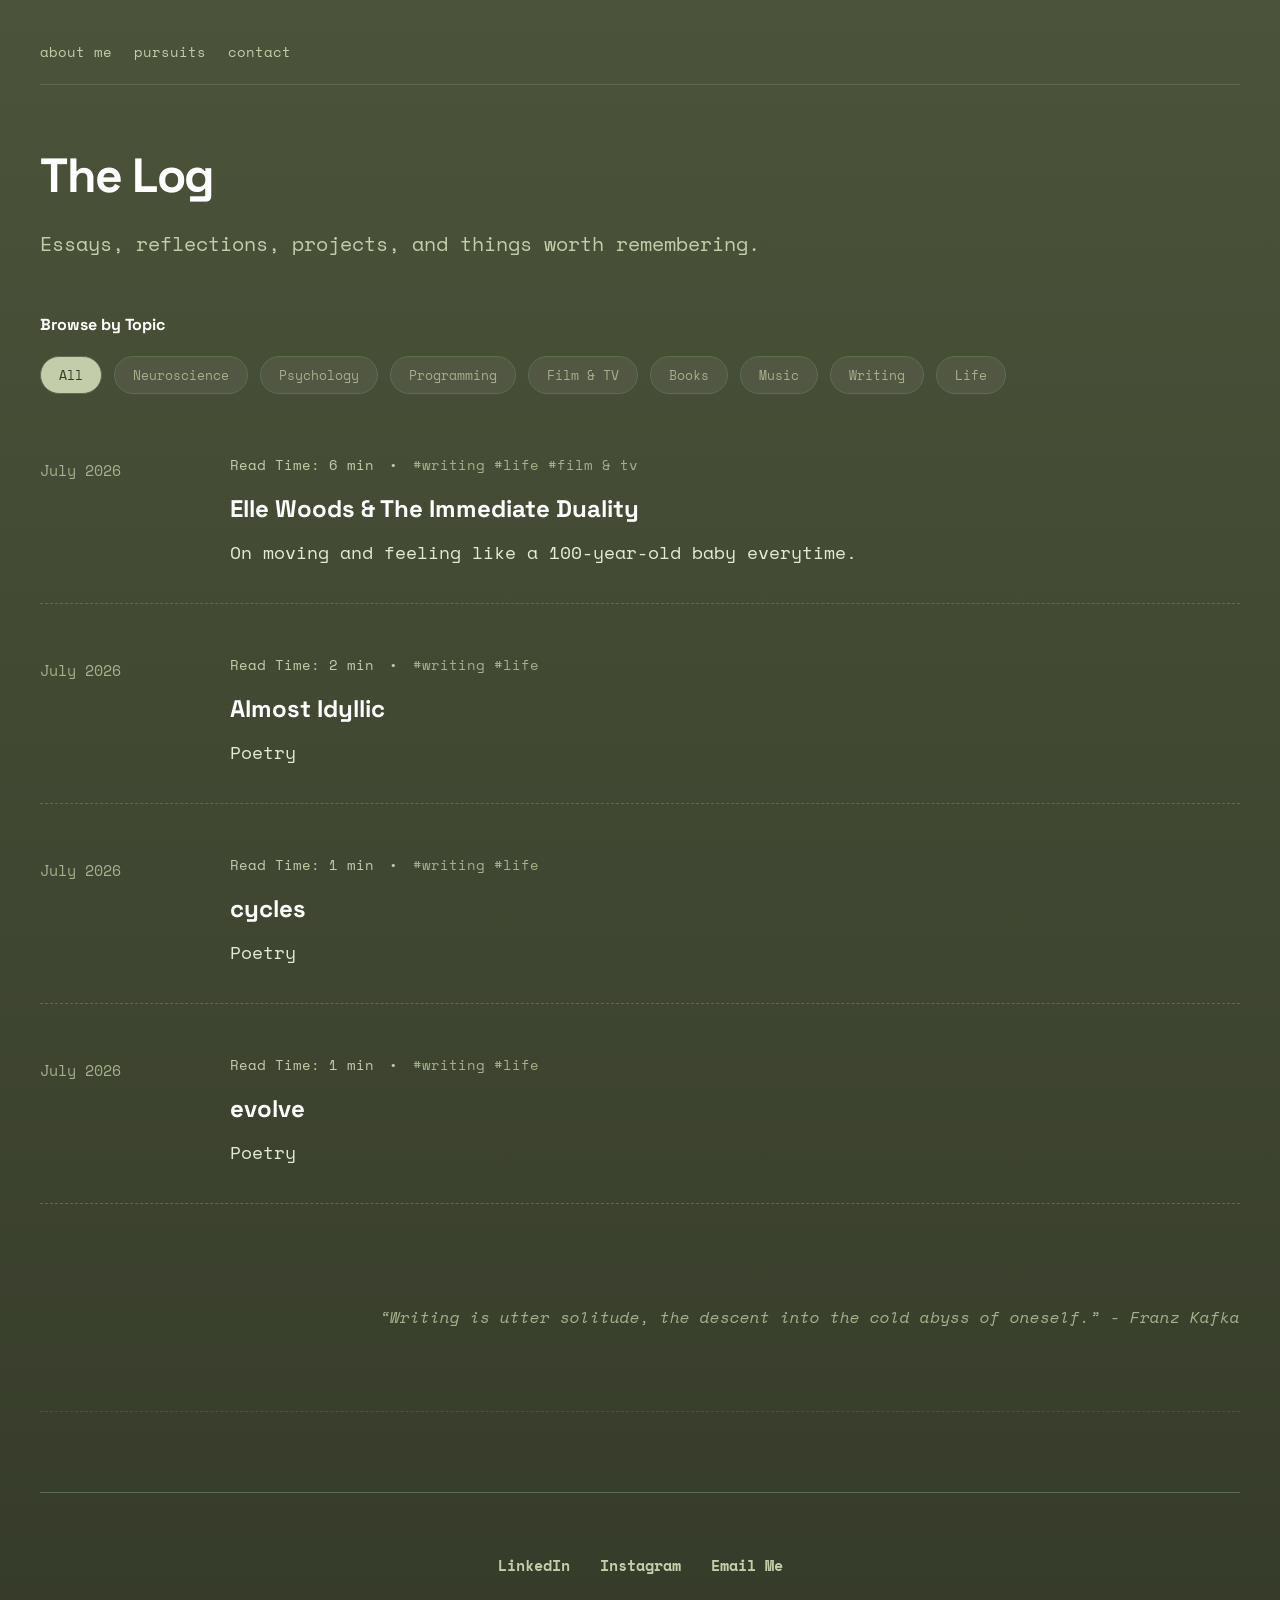
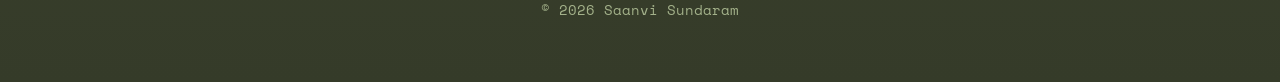
==== blog.html @ 53975b58 "Initial page upload" ====
<!DOCTYPE html>
<html lang="en">

<head>
  <meta charset="UTF-8">
  <meta name="viewport" content="width=device-width, initial-scale=1.0">
  <title>Saanvi Sundaram - Blog</title>
  <!-- CSS LINK -->
  <link rel="stylesheet" href="style.css">
  <style>
    /* Subtle custom blog utilities utilizing your global color tokens */
    .blog-list {
      margin-top: 60px;
      display: flex;
      flex-direction: column;
      gap: 50px;
    }
    .blog-post-row {
      display: grid;
      grid-template-columns: 150px 1fr;
      gap: 40px;
      padding-bottom: 35px;
      border-bottom: 1px dashed var(--green-light);
    }
    .blog-date {
      font-family: 'Space Mono', monospace;
      color: var(--green-mid);
      font-size: 0.95rem;
      padding-top: 4px;
    }
    .blog-title {
      font-family: 'Space Grotesk', sans-serif;
      font-size: 1.5rem;
      font-weight: 700;
      color: var(--text);
      text-decoration: none;
      transition: color 0.3s ease;
      display: inline-block;
      margin-bottom: 8px;
    }
    .blog-title:hover {
      color: var(--green-dark);
    }
    .blog-meta {
      display: flex;
      gap: 15px;
      font-size: 0.85rem;
      color: var(--green-dark);
      margin-bottom: 12px;
      font-family: 'Space Mono', monospace;
    }
    .blog-snippet {
      color: var(--grey);
      max-width: 800px;
      line-height: 1.7;
    }

    .filter-section{
      margin-top:50px;
      margin-bottom:60px;

    }

    .filter-label{
      display:block;
      margin-bottom:18px;
      font-family:'Space Grotesk',sans-serif;
      font-weight:700;
      color:var(--text);

    }

    .filter-buttons{
      display:flex;
      gap:12px;
      flex-wrap:wrap;
    }

    .filter-btn{
      padding:8px 18px;
      border-radius:999px;
      border:1px solid var(--green-light);
      background:var(--soft);
      color:var(--green-mid);
      font-family:'Space Mono',monospace;
      cursor:pointer;
      transition:.3s;
    }

    .filter-btn:hover{
      background:var(--green-light);
      color:white;
    }

    .filter-btn.active{
      background:var(--green-dark);
      color:var(--bg-gradient-bottom);
    }
  </style>
</head>

<body>

  <div class="container">

    <!-- =========================
         NAVIGATION BAR
    ========================== -->
    <nav class="navbar">
      <div class="nav-right">
        <a href="website.html">about me</a>
        <a href="pursuits.html">pursuits</a>
        <a href="contact.html">contact</a>
      </div>
    </nav>

    <!-- =========================
         PAGE HEADER
    ========================== -->
    <h1>The Log</h1>

<div class="subtitle">
    Essays, reflections, projects, and things worth remembering.
</div>

<div class="filter-section">

    <span class="filter-label">Browse by Topic</span>

    <div class="filter-buttons">
        <button class="filter-btn active" data-filter="all">All</button>
        <button class="filter-btn" data-filter="neuroscience">Neuroscience</button>
        <button class="filter-btn" data-filter="psychology">Psychology</button>
        <button class="filter-btn" data-filter="programming">Programming</button>
        <button class="filter-btn" data-filter="film&tv">Film & TV</button>
        <button class="filter-btn" data-filter="books">Books</button>
        <button class="filter-btn" data-filter="music">Music</button>
        <button class="filter-btn" data-filter="writing">Writing</button>
        <button class="filter-btn" data-filter="life">Life</button>
    </div>
</div>

    <!-- =========================
         BLOG POSTS LIST
    ========================== -->
    <div class="blog-list">

      <!-- Post 1 -->
      <div 
       class="blog-post-row"
       data-tags="writing life film&tv">
        <div class="blog-date">July 2026</div>
        <div class="blog-content">
          <div class="blog-meta">
            <span>Read Time: 6 min</span>
            <span>•</span>
            <span style="color: var(--green-mid);">#writing #life #film & tv</span>
          </div>
          <a
           href="posts/elle_woods.html"
           class="blog-title">Elle Woods & The Immediate Duality</a>
          <p class="blog-snippet">
            On moving and feeling like a 100-year-old baby everytime.
        </div>
      </div>

      <!-- Post 2 -->
      <div 
       class="blog-post-row"
       data-tags="writing life">
        <div class="blog-date">July 2026</div>
        <div class="blog-content">
          <div class="blog-meta">
            <span>Read Time: 2 min</span>
            <span>•</span>
            <span style="color: var(--green-mid);">#writing #life</span>
          </div>
          <a
           href="posts/almost_idyllic.html"
           class="blog-title">Almost Idyllic</a>
          <p class="blog-snippet">
            Poetry
        </div>
      </div>

      <!-- Post 3 -->
      <div 
       class="blog-post-row"
       data-tags="writing life">
        <div class="blog-date">July 2026</div>
        <div class="blog-content">
          <div class="blog-meta">
            <span>Read Time: 1 min</span>
            <span>•</span>
            <span style="color: var(--green-mid);">#writing #life</span>
          </div>
          <a
           href="posts/cycles.html"
           class="blog-title">cycles</a>
          <p class="blog-snippet">
            Poetry
        </div>
      </div>

      <!-- Post 4 -->
      <div 
       class="blog-post-row"
       data-tags="writing life">
        <div class="blog-date">July 2026</div>
        <div class="blog-content">
          <div class="blog-meta">
            <span>Read Time: 1 min</span>
            <span>•</span>
            <span style="color: var(--green-mid);">#writing #life</span>
          </div>
          <a
           href="posts/evolve.html"
           class="blog-title">evolve</a>
          <p class="blog-snippet">
            Poetry
        </div>
      </div>

    

    </div>

    <!-- =========================
         PAGE QUOTE
    ========================== -->
    <div class="page-quote">
      “Writing is utter solitude, the descent into the cold abyss of oneself.” - Franz Kafka
    </div>

    <hr class="section-divider">

    <!-- =========================
         PORTFOLIO FOOTER
    ========================== -->
    <footer class="portfolio-footer">
      <div class="social-links">
        <a href="https://www.linkedin.com/in/yourprofile" target="_blank" rel="noopener noreferrer">LinkedIn</a>
        <a href="https://www.instagram.com/yourusername" target="_blank" rel="noopener noreferrer">Instagram</a>
        <a href="mailto:your.email@example.com">Email Me</a>
      </div>
      <p class="footer-credit">&copy; 2026 Saanvi Sundaram</p>
    </footer>

  </div>

  <script>
  const buttons = document.querySelectorAll(".filter-btn");
  const posts = document.querySelectorAll(".blog-post-row");

  buttons.forEach(button => {
      button.addEventListener("click", () => {
          buttons.forEach(btn => btn.classList.remove("active"));
          button.classList.add("active");
          const filter = button.dataset.filter;
          posts.forEach(post => {
              const tags = post.dataset.tags.split(" ");

              if(filter === "all" || tags.includes(filter)){
                  post.style.display = "grid";
              } else {
                  post.style.display = "none";
              }
          });
      });
  });
  </script>
</body>
</html>
---- style.css ----
@import url('https://fonts.googleapis.com/css2?family=Space+Grotesk:wght@400;700&family=Space+Mono:ital,wght@0,400;0,700;1,400&display=swap');

/* ==========================================================================
   GLOBAL VARIABLES (Control your theme here!)
   ========================================================================== */
:root {
  /* Background Dark Olive Gradient */
  --bg-gradient-top: #4b533a;    
  --bg-gradient-bottom: #353b29; 
  
  /* Text Color Enforcement */
  --text: #ffffff;               /* Pure white for primary headers & bold items */
  --grey: #e2ebd5;               /* Soft, highly readable light green for paragraphs */
  
  /* ==========================================
     UPDATED: SOFTER ACCENT COLORS
     ========================================== */
  --green-dark: #c3cda9;         /* Softer, chalky sage green for nav links, track titles, & years */
  --green-mid: #a3b18a;          /* Muted, earthy pastel olive for card subheaders & contact links */
  
  /* Dividers & Card Backgrounds */
  --green-light: #5a6d53;        /* Visible light-olive borders & dividers */
  --soft: rgba(255, 255, 255, 0.06); /* Marginally lowered opacity for smoother container blending */
}

/* ==========================================================================
   BASE STYLES
   ========================================================================== */
* {
  margin: 0;
  padding: 0;
  box-sizing: border-box;
}

body {
  background: linear-gradient(to bottom, var(--bg-gradient-top), var(--bg-gradient-bottom));
  color: var(--text);
  font-family: 'Space Mono', monospace; /* Upgraded Typewriter font */
  padding: 40px;
  line-height: 1.7;
  min-height: 100vh;
}

.container {
  max-width: 1200px;
  margin: auto;
}

h1 {
  font-family: 'Space Grotesk', sans-serif; /* Sleek tech-forward sans-serif header */
  font-weight: 700;
  font-size: 3rem;
  margin-bottom: 20px;
  color: var(--text); 
  letter-spacing: -0.03em; /* Slightly tighter look for modern flair */
}

.subtitle {
  color: var(--green-dark); 
  font-size: 1.25rem;
  margin-top: -10px;
  margin-bottom: 50px;
}

p {
  font-size: 1.1rem; /* Slightly smaller to compensate for the wide monospace letters */
  color: var(--grey); 
}

/* ==========================================================================
   NAVIGATION
   ========================================================================== */
.navbar {
  display: flex;
  justify-content: space-between;
  align-items: center;
  flex-wrap: wrap;
  margin-bottom: 50px;
  padding-bottom: 20px;
  border-bottom: 1px solid var(--green-light);
}

.nav-left,
.nav-right {
  display: flex;
  gap: 22px;
  flex-wrap: wrap;
}

.navbar a {
  text-decoration: none;
  color: var(--green-dark); 
  font-family: 'Space Mono', monospace;
  font-size: 0.9rem;
  transition: 0.3s ease;
}

.navbar a:hover {
  color: var(--text); 
  transform: translateY(-1px);
}

/* Legacy fallback nav wrapper if used in older page revisions */
nav {
  display: flex;
  gap: 25px;
  margin-bottom: 40px;
}
nav a {
  text-decoration: none;
  color: var(--green-dark);
  font-family: 'Space Mono', monospace;
}

/* ==========================================================================
   HERO & INTRO
   ========================================================================== */
.hero-image {
  width: 100%;
  height: 350px;
  object-fit: cover;
  border-radius: 16px;
  margin-bottom: 60px;
}

.intro-section {
  display: flex;
  gap: 50px;
  align-items: center;
  margin-bottom: 80px;
  flex-wrap: wrap;
}

.profile-img {
  width: 300px;
  border-radius: 16px;
}

.intro-text {
  flex: 1;
  min-width: 300px;
}

/* ==========================================================================
   FAVORITES SECTION
   ========================================================================== */
.favorites-heading {
  text-align: right;
  margin-bottom: 30px;
  font-family: 'Space Grotesk', sans-serif;
  font-weight: 700;
  color: var(--text);
}

.favorites-grid {
  display: grid;
  grid-template-columns: repeat(5, 1fr);
  gap: 20px;
}

.favorite-card {
  background: var(--soft);
  padding: 20px;
  border-radius: 16px;
  text-align: center;
  border: 1px solid rgba(255, 255, 255, 0.05);
}

.favorite-card img {
  width: 100%;
  height: 220px;
  object-fit: contain;
  border-radius: 12px;
  margin: 15px 0;
}

.favorite-type {
  color: var(--green-mid); 
  font-family: 'Space Mono', monospace;
  font-size: 0.85rem;
}

.page-quote {
  margin-top: 100px;
  text-align: right;
  color: var(--green-mid);
  font-style: italic;
}

/* ==========================================================================
   PAGE DIVIDERS
   ========================================================================== */
.section-divider {
  border: none;
  border-top: 1px dashed var(--green-light);
  margin: 80px 0;
  opacity: 0.5;
}

/* ==========================================================================
   ACADEMIC SECTION (VERTICAL ACCORDIONS)
   ========================================================================== */
.academic-dropdowns {
  display: flex;
  flex-direction: column;
  gap: 20px;
  margin-top: 50px;
}

/* Stylized block container for details wrapper */
details.academic-track {
  background: var(--soft);
  border: 1px solid rgba(255, 255, 255, 0.05);
  border-left: 4px solid var(--green-dark);
  border-radius: 14px;
  padding: 20px 25px;
  transition: border-color 0.3s ease;
}

details.academic-track[open] {
  border-color: rgba(255, 255, 255, 0.15);
  border-left: 4px solid var(--text);
}

/* Make header summaries behave smoothly as toggle triggers */
details.academic-track summary {
  list-style: none; /* Hide default arrow icon natively */
  outline: none;
  cursor: pointer;
  display: flex;
  justify-content: space-between;
  align-items: center;
}

/* Webkit specific arrow removal alternative */
details.academic-track summary::-webkit-details-marker {
  display: none;
}

details.academic-track summary h3 {
  color: var(--green-dark); 
  font-family: 'Space Grotesk', sans-serif;
  font-weight: 700;
  font-size: 1.25rem;
  margin: 0;
  transition: color 0.3s ease;
}

details.academic-track summary:hover h3 {
  color: var(--text);
}

/* Little text indicator to communicate dropdown availability */
details.academic-track summary::after {
  content: "[ + ]";
  font-family: 'Space Mono', monospace;
  color: var(--green-mid);
  font-size: 0.9rem;
}

details.academic-track[open] summary::after {
  content: "[ - ]";
  color: var(--text);
}

/* Inner content block area spacing */
.dropdown-content {
  margin-top: 30px;
  cursor: default;
}

.academic-entry {
  margin-bottom: 28px;
  padding-bottom: 18px;
  border-bottom: 1px solid var(--green-light);
}

.academic-entry:last-child {
  margin-bottom: 5px;
  padding-bottom: 0;
  border-bottom: none;
}

.academic-entry strong {
  display: block;
  color: var(--text); 
  margin-bottom: 5px;
  font-size: 1.05rem;
}

.academic-entry p {
  color: var(--grey);
}

/* ==========================================================================
   EXPERIENCE PAGE
   ========================================================================== */
.experience-list {
  margin-top: 60px;
  display: flex;
  flex-direction: column;
  gap: 45px;
}

.experience-row {
  display: grid;
  grid-template-columns: 120px 1fr;
  gap: 50px;
  padding-bottom: 30px;
  border-bottom: 1px solid var(--green-light);
  transition: 0.3s ease;
}

.experience-row:hover {
  border-color: var(--green-dark);
}

.experience-year {
  font-family: 'Space Mono', monospace;
  font-weight: 700;
  color: var(--green-dark); 
  font-size: 1rem;
  padding-top: 6px;
}

.experience-details h3 {
  margin-bottom: 10px;
  color: var(--text); 
  font-family: 'Space Grotesk', sans-serif;
  font-weight: 700;
  font-size: 1.4rem;
}

.experience-details p {
  color: var(--grey); 
  max-width: 700px;
}

/* ==========================================================================
   EXTRACURRICULAR PAGE
   ========================================================================== */
.activity-list {
  margin-top: 60px;
  display: flex;
  flex-direction: column;
  gap: 40px;
}

.activity-row {
  display: grid;
  grid-template-columns: 200px 1fr;
  gap: 50px;
  padding-bottom: 25px;
  border-bottom: 1px solid var(--green-light);
  transition: 0.3s ease;
}

.activity-row:hover {
  border-color: var(--green-dark);
}

.activity-title {
  font-family: 'Space Grotesk', sans-serif;
  font-weight: 700;
  color: var(--green-dark); 
  font-size: 1.15rem;
}

.activity-details {
  color: var(--grey); 
  line-height: 1.6;
}

/* ==========================================================================
   CONTACT GRID
   ========================================================================== */
.contact-grid {
  display: grid;
  grid-template-columns: repeat(4, 1fr);
  gap: 40px;
  margin-top: 60px;
}

.contact-column {
  padding: 20px;
  border-left: 3px solid var(--green-dark);
  background: var(--soft);
  border-radius: 12px;
}

.contact-column h3 {
  font-family: 'Space Grotesk', sans-serif;
  font-weight: 700;
  color: var(--green-dark); 
  margin-bottom: 15px;
}

.contact-column a {
  color: var(--green-mid); 
  text-decoration: none;
  transition: 0.3s ease;
}

.contact-column a:hover {
  color: var(--text); 
}

/* ==========================================================================
   PORTFOLIO FOOTER
   ========================================================================== */
.portfolio-footer {
  text-align: center;
  padding: 60px 0 20px 0;
  margin-top: 60px;
  border-top: 1px solid var(--green-light);
}

.social-links {
  display: flex;
  justify-content: center;
  gap: 30px;
  margin-bottom: 20px;
  flex-wrap: wrap;
}

.social-links a {
  font-family: 'Space Mono', monospace;
  font-weight: 700;
  font-size: 0.95rem;
  color: var(--green-dark);
  text-decoration: none;
  transition: 0.3s ease;
}

.social-links a:hover {
  color: var(--text);
  transform: translateY(-2px);
}

.footer-credit {
  font-size: 0.85rem;
  color: var(--green-mid);
}

/* ==========================================================================
   RESPONSIVE MEDIA QUERIES
   ========================================================================== */
@media (max-width: 1000px) {
  .favorites-grid {
    grid-template-columns: repeat(2, 1fr);
  }
}

@media (max-width: 900px) {
  .contact-grid {
    grid-template-columns: repeat(2, 1fr);
  }
}

@media (max-width: 700px) {
  .favorites-grid,
  .experience-row,
  .activity-row {
    grid-template-columns: 1fr;
  }
  .experience-row,
  .activity-row {
    gap: 15px;
  }
}

@media (max-width: 600px) {
  .contact-grid {
    grid-template-columns: 1fr;
  }
}
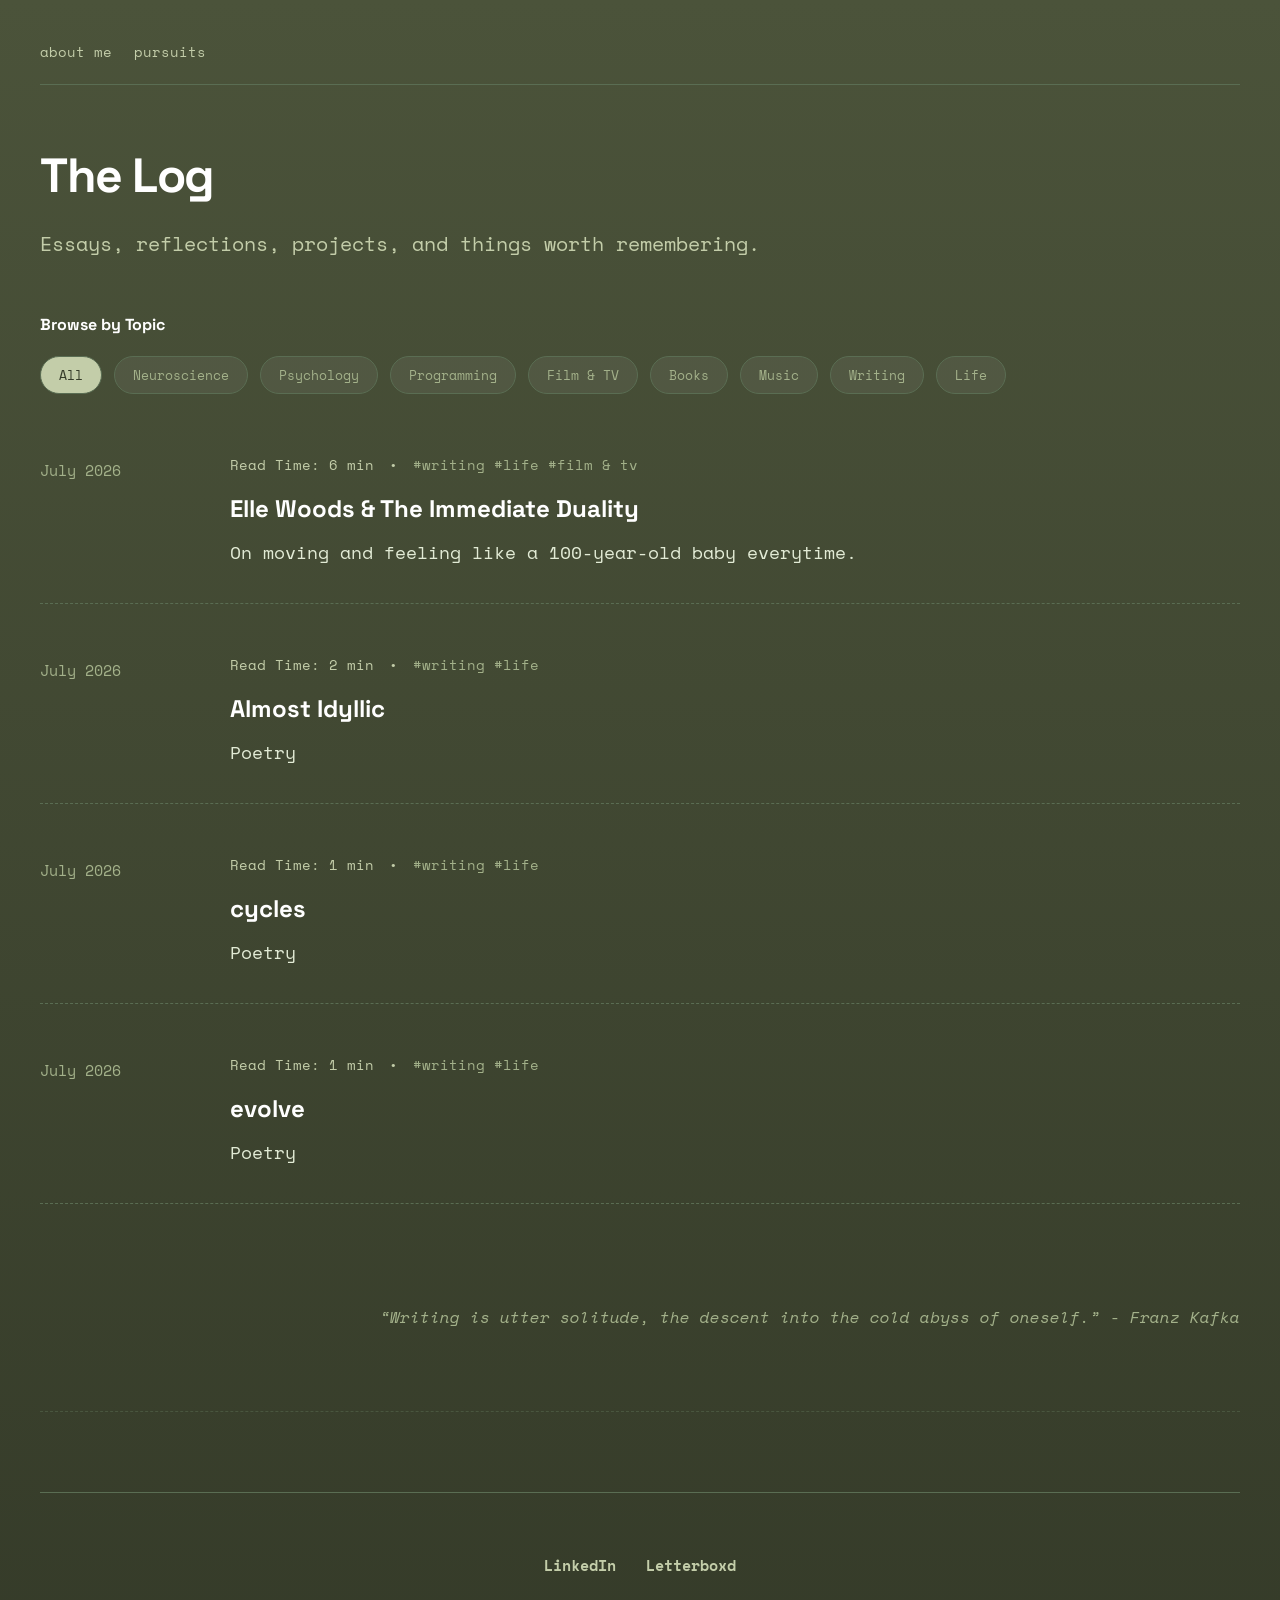
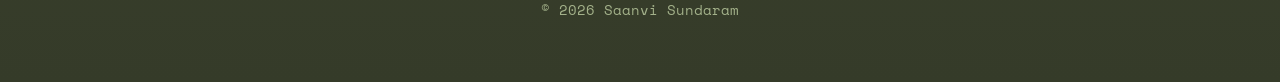
==== commit 31659463: "removed contact, update footer" ====
--- a/blog.html
+++ b/blog.html
@@ -5,10 +5,8 @@
   <meta charset="UTF-8">
   <meta name="viewport" content="width=device-width, initial-scale=1.0">
   <title>Saanvi Sundaram - Blog</title>
-  <!-- CSS LINK -->
   <link rel="stylesheet" href="style.css">
   <style>
-    /* Subtle custom blog utilities utilizing your global color tokens */
     .blog-list {
       margin-top: 60px;
       display: flex;
@@ -103,20 +101,15 @@
 
   <div class="container">
 
-    <!-- =========================
-         NAVIGATION BAR
-    ========================== -->
+    <!-- NAVIGATION BAR -->
     <nav class="navbar">
       <div class="nav-right">
-        <a href="website.html">about me</a>
+        <a href="index.html">about me</a>
         <a href="pursuits.html">pursuits</a>
-        <a href="contact.html">contact</a>
       </div>
     </nav>
 
-    <!-- =========================
-         PAGE HEADER
-    ========================== -->
+    <!-- PAGE HEADER -->
     <h1>The Log</h1>
 
 <div class="subtitle">
@@ -140,9 +133,7 @@
     </div>
 </div>
 
-    <!-- =========================
-         BLOG POSTS LIST
-    ========================== -->
+    <!-- POST LIST -->
     <div class="blog-list">
 
       <!-- Post 1 -->
@@ -225,23 +216,18 @@
 
     </div>
 
-    <!-- =========================
-         PAGE QUOTE
-    ========================== -->
+    <!-- PAGE QUOTE -->
     <div class="page-quote">
       “Writing is utter solitude, the descent into the cold abyss of oneself.” - Franz Kafka
     </div>
 
     <hr class="section-divider">
 
-    <!-- =========================
-         PORTFOLIO FOOTER
-    ========================== -->
+    <!-- FOOTER -->
     <footer class="portfolio-footer">
       <div class="social-links">
-        <a href="https://www.linkedin.com/in/yourprofile" target="_blank" rel="noopener noreferrer">LinkedIn</a>
-        <a href="https://www.instagram.com/yourusername" target="_blank" rel="noopener noreferrer">Instagram</a>
-        <a href="mailto:your.email@example.com">Email Me</a>
+        <a href="https://www.linkedin.com/in/saanvisundaram" target="_blank" rel="noopener noreferrer">LinkedIn</a>
+        <a href="https://letterboxd.com/_sunv_/" target="_blank" rel="noopener noreferrer">Letterboxd</a>
       </div>
       <p class="footer-credit">&copy; 2026 Saanvi Sundaram</p>
     </footer>
@@ -270,4 +256,4 @@
   });
   </script>
 </body>
-</html>+</html>
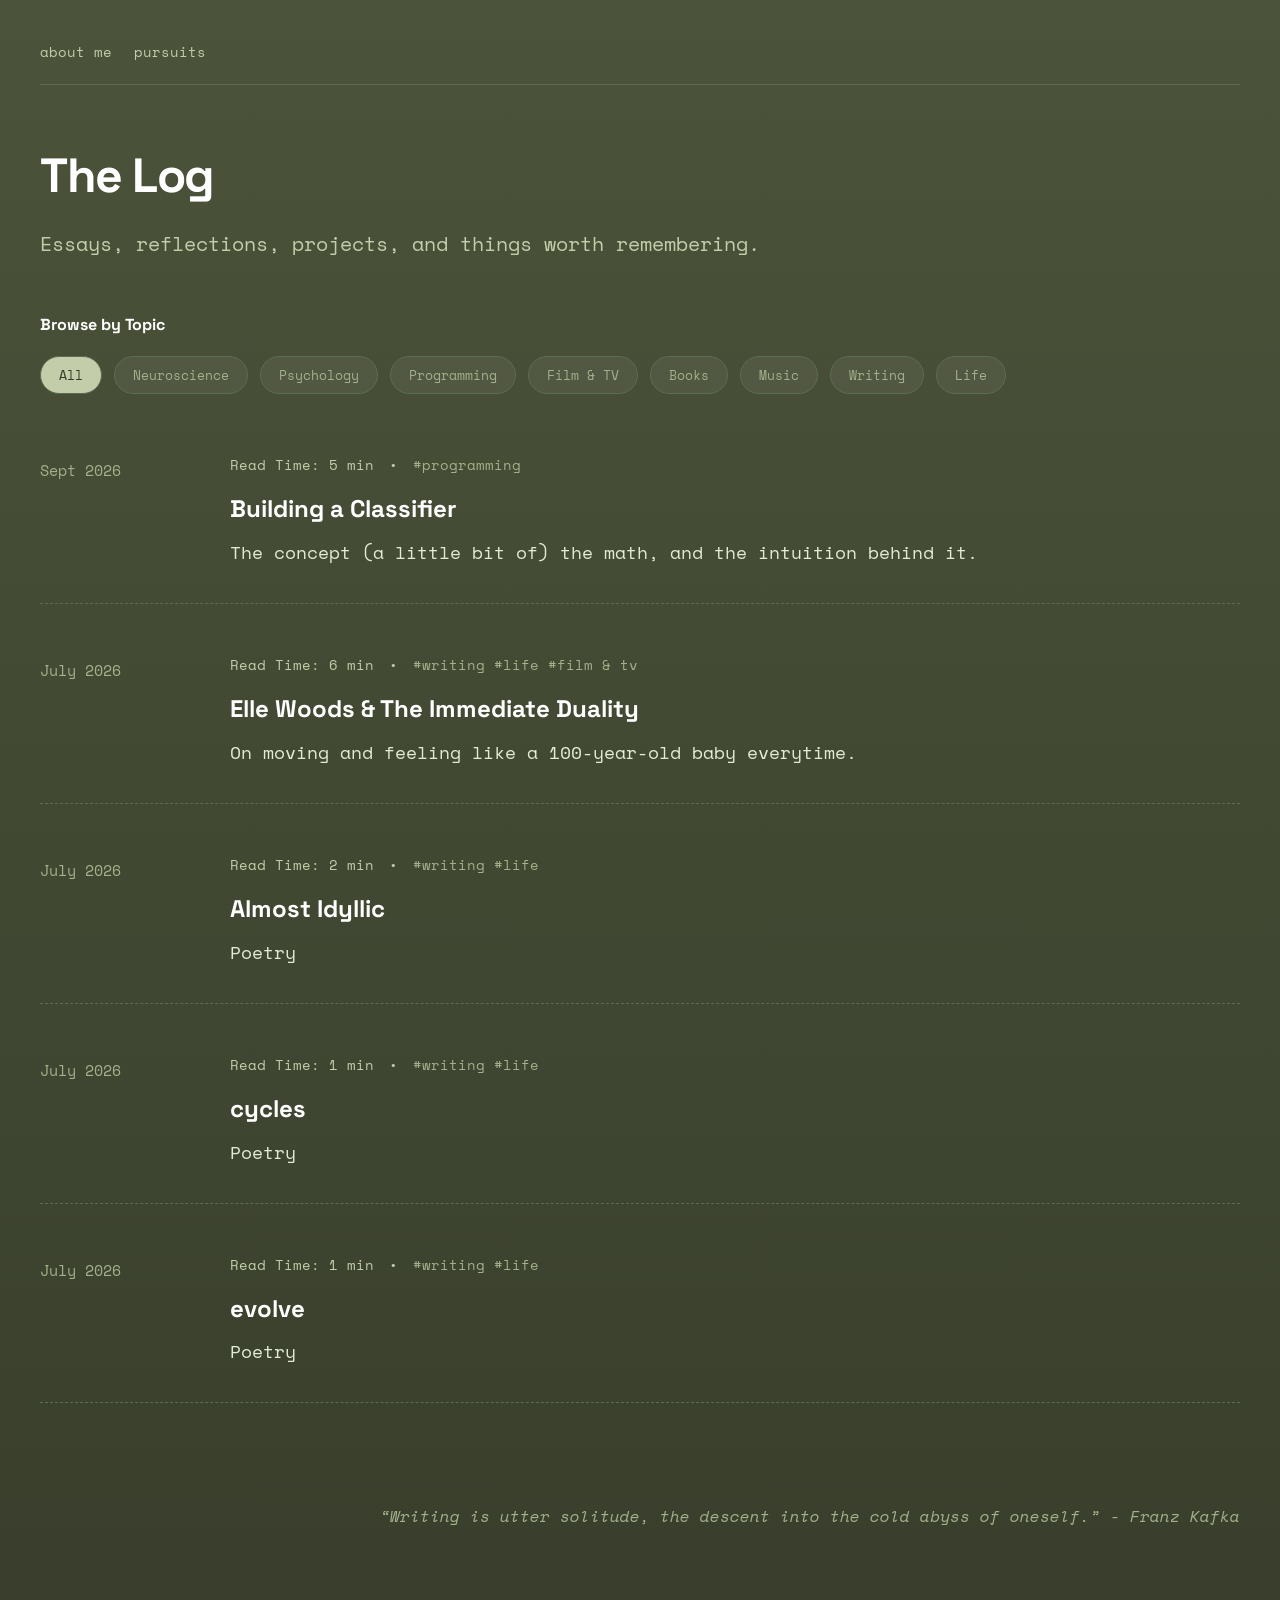
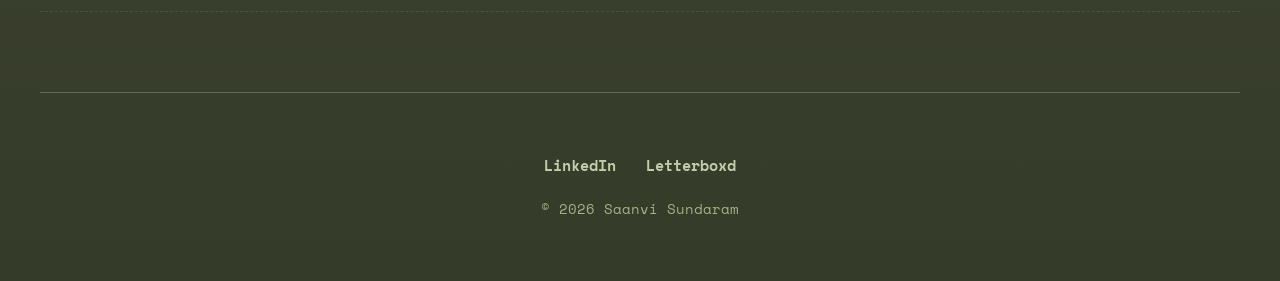
==== commit 902a35bc: "added blog post" ====
--- a/blog.html
+++ b/blog.html
@@ -136,7 +136,26 @@
     <!-- POST LIST -->
     <div class="blog-list">
 
-      <!-- Post 1 -->
+      <!-- Post -->
+      <div 
+       class="blog-post-row"
+       data-tags="programming">
+        <div class="blog-date">Sept 2026</div>
+        <div class="blog-content">
+          <div class="blog-meta">
+            <span>Read Time: 5 min</span>
+            <span>•</span>
+            <span style="color: var(--green-mid);">#programming</span>
+          </div>
+          <a
+           href="posts/basic_neural.html"
+           class="blog-title">Building a Classifier</a>
+          <p class="blog-snippet">
+            The concept (a little bit of) the math, and the intuition behind it.
+        </div>
+      </div>
+
+      <!-- Post -->
       <div 
        class="blog-post-row"
        data-tags="writing life film&tv">
@@ -155,7 +174,7 @@
         </div>
       </div>
 
-      <!-- Post 2 -->
+      <!-- Post -->
       <div 
        class="blog-post-row"
        data-tags="writing life">
@@ -174,7 +193,7 @@
         </div>
       </div>
 
-      <!-- Post 3 -->
+      <!-- Post -->
       <div 
        class="blog-post-row"
        data-tags="writing life">
@@ -193,7 +212,7 @@
         </div>
       </div>
 
-      <!-- Post 4 -->
+      <!-- Post -->
       <div 
        class="blog-post-row"
        data-tags="writing life">
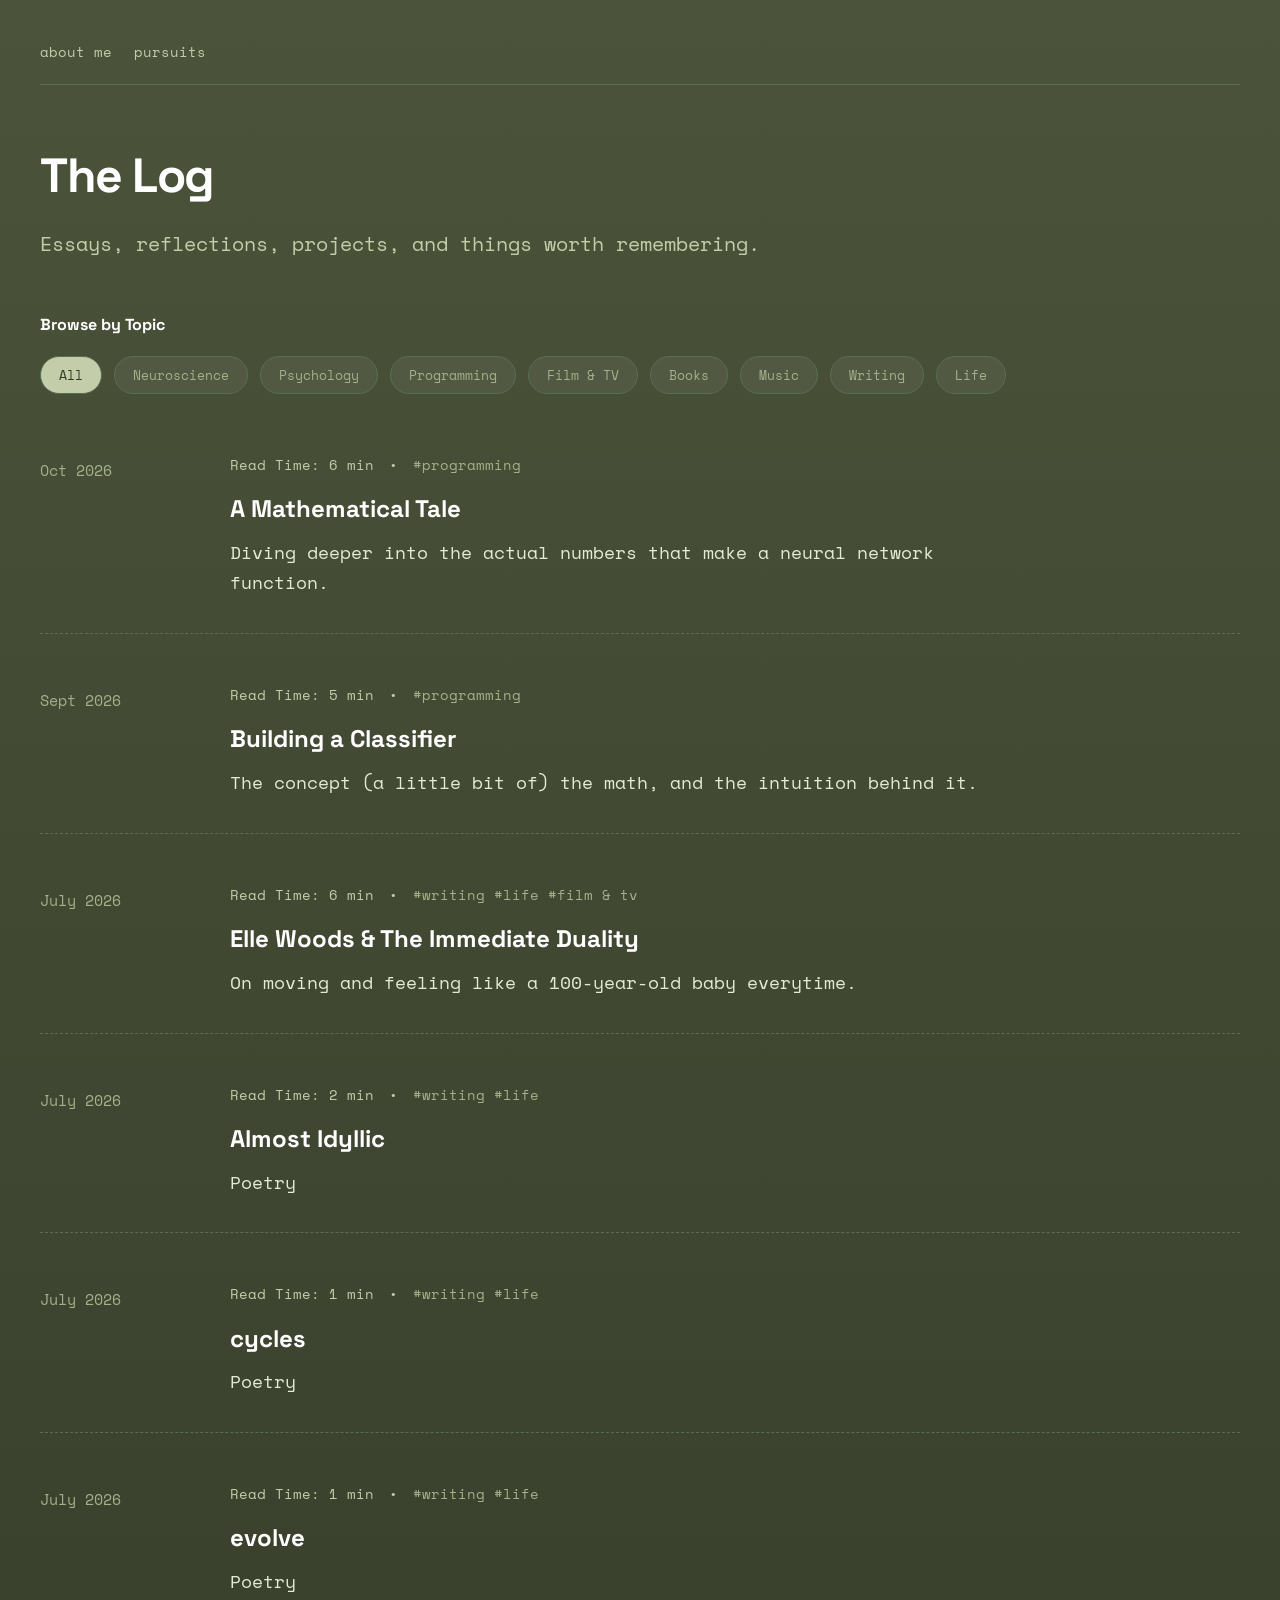
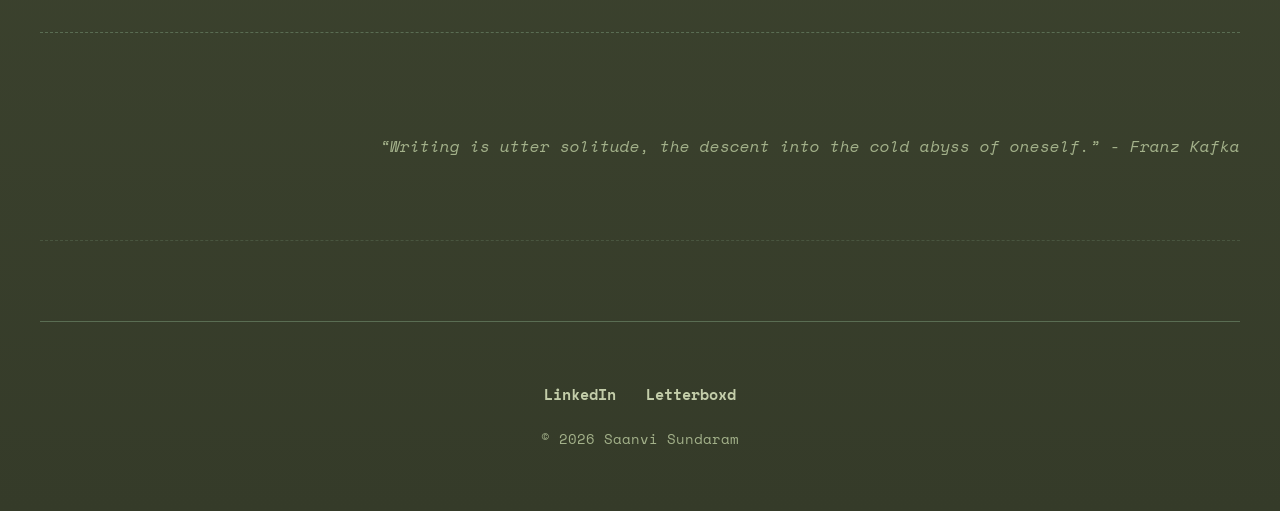
==== commit 302274d4: "Added Blog Post" ====
--- a/blog.html
+++ b/blog.html
@@ -140,6 +140,25 @@
       <div 
        class="blog-post-row"
        data-tags="programming">
+        <div class="blog-date">Oct 2026</div>
+        <div class="blog-content">
+          <div class="blog-meta">
+            <span>Read Time: 6 min</span>
+            <span>•</span>
+            <span style="color: var(--green-mid);">#programming</span>
+          </div>
+          <a
+           href="posts/neural_math.html"
+           class="blog-title">A Mathematical Tale</a>
+          <p class="blog-snippet">
+            Diving deeper into the actual numbers that make a neural network function.
+        </div>
+      </div>
+
+      <!-- Post -->
+      <div 
+       class="blog-post-row"
+       data-tags="programming">
         <div class="blog-date">Sept 2026</div>
         <div class="blog-content">
           <div class="blog-meta">
@@ -245,7 +264,7 @@
     <!-- FOOTER -->
     <footer class="portfolio-footer">
       <div class="social-links">
-        <a href="https://www.linkedin.com/in/saanvisundaram" target="_blank" rel="noopener noreferrer">LinkedIn</a>
+        <a href="https://www.linkedin.com/in/saanvi-sundaram" target="_blank" rel="noopener noreferrer">LinkedIn</a>
         <a href="https://letterboxd.com/_sunv_/" target="_blank" rel="noopener noreferrer">Letterboxd</a>
       </div>
       <p class="footer-credit">&copy; 2026 Saanvi Sundaram</p>
